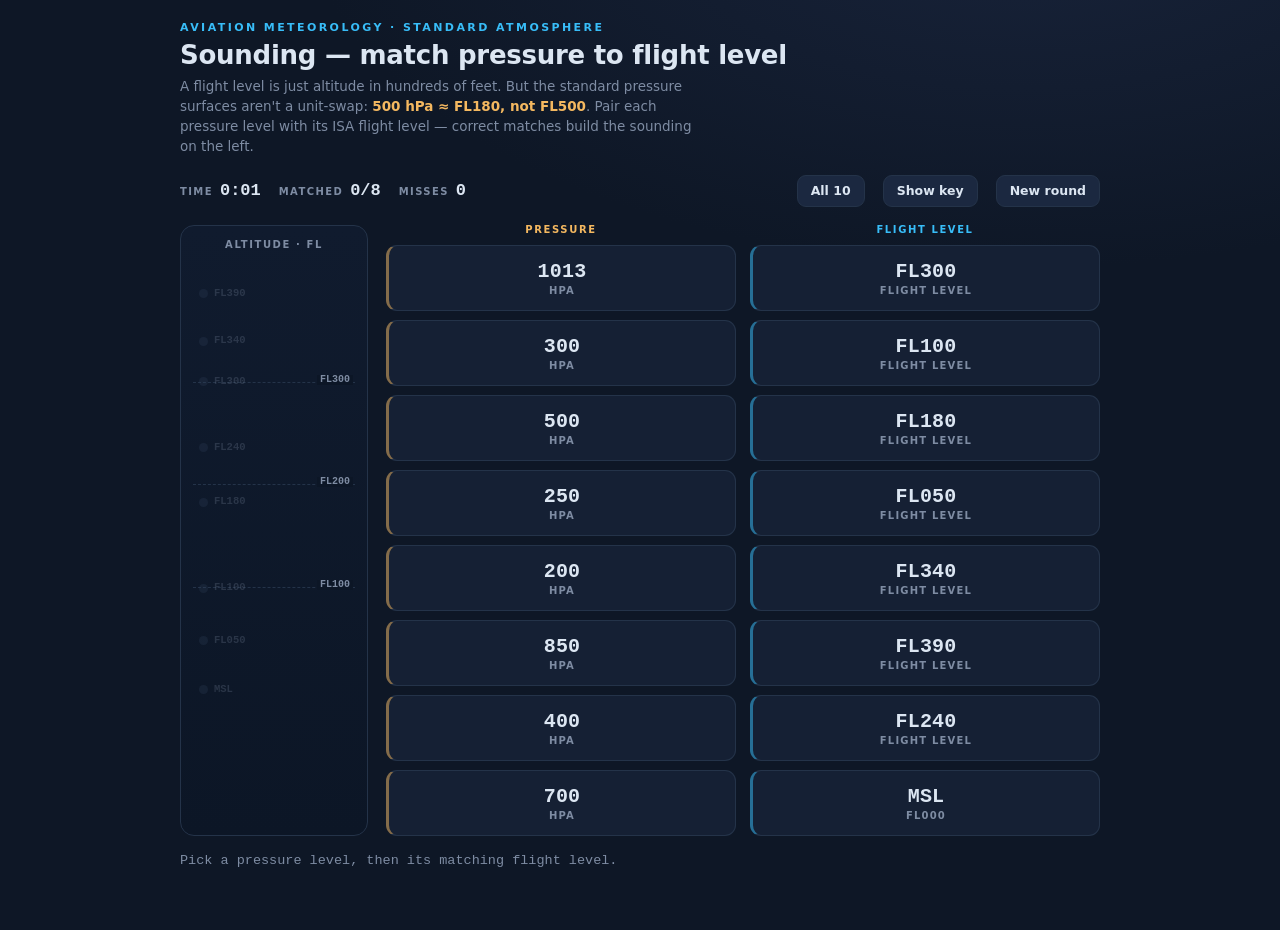
==== index.html @ 6ed96b17 "Create index.html" ====
<!DOCTYPE html>
<html lang="en">
<head>
<meta charset="UTF-8">
<meta name="viewport" content="width=device-width, initial-scale=1.0">
<title>Sounding — Pressure ↔ Flight Level</title>
<style>
  :root{
    --bg:#0E1726; --panel:#152034; --panel2:#1B2840;
    --ink:#DCE6F2; --muted:#7E8CA3; --grid:#243349;
    --cyan:#38BDF8; --amber:#F4B860; --green:#34D399; --red:#F87171;
    --mono:ui-monospace,"SF Mono","Cascadia Code",Menlo,Consolas,monospace;
    --sans:system-ui,-apple-system,"Segoe UI",Roboto,sans-serif;
  }
  *{box-sizing:border-box}
  html,body{margin:0}
  body{
    background:
      radial-gradient(1200px 600px at 80% -10%, #18233a 0%, transparent 60%),
      var(--bg);
    color:var(--ink); font-family:var(--sans);
    -webkit-font-smoothing:antialiased; padding:22px 16px 48px; min-height:100vh;
  }
  .wrap{max-width:920px;margin:0 auto}

  header{margin-bottom:18px}
  .eyebrow{font:600 11px/1 var(--sans);letter-spacing:.22em;text-transform:uppercase;color:var(--cyan);margin-bottom:8px}
  h1{font:650 26px/1.1 var(--sans);letter-spacing:-.01em;margin:0 0 6px}
  .tip{color:var(--muted);font-size:13.5px;line-height:1.5;max-width:62ch;margin:0}
  .tip b{color:var(--amber);font-weight:600}

  .bar{display:flex;flex-wrap:wrap;gap:8px 18px;align-items:center;margin:16px 0 18px}
  .stat{display:flex;align-items:baseline;gap:7px}
  .stat .k{font:600 10px/1 var(--sans);letter-spacing:.14em;text-transform:uppercase;color:var(--muted)}
  .stat .v{font:600 17px/1 var(--mono);color:var(--ink)}
  .spacer{flex:1 1 auto}
  button.ctl{
    font:600 12.5px/1 var(--sans);color:var(--ink);background:var(--panel2);
    border:1px solid var(--grid);border-radius:9px;padding:9px 13px;cursor:pointer;
    transition:border-color .15s, background .15s, transform .05s;
  }
  button.ctl:hover{border-color:var(--cyan)}
  button.ctl:active{transform:translateY(1px)}
  button.ctl.on{border-color:var(--amber);color:var(--amber)}
  button.ctl:focus-visible{outline:2px solid var(--cyan);outline-offset:2px}

  .game{display:flex;gap:18px;align-items:stretch}

  /* signature: the sounding profile */
  .profile{
    width:188px;flex:none;background:linear-gradient(180deg,#101b2e,#0c1626);
    border:1px solid var(--grid);border-radius:14px;padding:14px 12px;position:relative;
  }
  .profile .ttl{font:600 10px/1 var(--sans);letter-spacing:.16em;text-transform:uppercase;color:var(--muted);margin-bottom:10px;text-align:center}
  .axis{position:relative;height:430px}
  .gl{position:absolute;left:0;right:0;border-top:1px dashed var(--grid)}
  .gl span{position:absolute;right:2px;top:-8px;font:600 10px/1 var(--mono);color:var(--muted);background:#0c1626;padding:0 3px}
  .rung{position:absolute;left:6px;right:6px;display:flex;align-items:center;gap:6px;opacity:.25;transition:opacity .4s}
  .rung .dot{width:9px;height:9px;border-radius:50%;background:#33445f;flex:none;box-shadow:0 0 0 0 var(--green)}
  .rung .lbl{font:600 10.5px/1.1 var(--mono);color:var(--muted);white-space:nowrap}
  .rung.lit{opacity:1}
  .rung.lit .dot{background:var(--green);box-shadow:0 0 10px 1px rgba(52,211,153,.6)}
  .rung.lit .lbl{color:var(--ink)}

  /* matching board */
  .board{flex:1 1 auto;display:flex;gap:14px}
  .col{flex:1 1 0;min-width:0}
  .col h2{font:600 10px/1 var(--sans);letter-spacing:.16em;text-transform:uppercase;margin:0 0 10px;text-align:center}
  .col.p h2{color:var(--amber)}
  .col.f h2{color:var(--cyan)}
  .chips{display:flex;flex-direction:column;gap:9px}
  .chip{
    appearance:none;width:100%;text-align:center;cursor:pointer;
    border-radius:11px;padding:14px 8px;border:1.5px solid var(--grid);
    background:var(--panel);color:var(--ink);font-family:var(--mono);
    transition:border-color .12s, background .12s, transform .06s, opacity .25s;
  }
  .chip .num{display:block;font-size:20px;font-weight:600;letter-spacing:.01em}
  .chip .unit{display:block;font:600 10px/1 var(--sans);letter-spacing:.12em;text-transform:uppercase;color:var(--muted);margin-top:3px}
  .col.p .chip{border-left:3px solid rgba(244,184,96,.5)}
  .col.f .chip{border-left:3px solid rgba(56,189,248,.5)}
  .chip:hover:not(.lock){border-color:var(--ink)}
  .chip:active:not(.lock){transform:translateY(1px)}
  .chip:focus-visible{outline:2px solid var(--cyan);outline-offset:2px}
  .chip.sel{border-color:var(--cyan);background:#13314a;box-shadow:0 0 0 1px var(--cyan) inset}
  .chip.lock{
    border-color:rgba(52,211,153,.5);background:rgba(52,211,153,.10);
    color:var(--green);cursor:default;opacity:.85;
  }
  .chip.lock .unit{color:rgba(52,211,153,.7)}
  .chip.wrong{border-color:var(--red);background:rgba(248,113,113,.12);animation:shake .4s}
  @keyframes shake{10%,90%{transform:translateX(-2px)}30%,70%{transform:translateX(4px)}50%{transform:translateX(-4px)}}

  .feed{margin-top:16px;min-height:22px;font:500 13.5px/1.4 var(--mono);color:var(--muted)}
  .feed b{color:var(--green);font-weight:600}

  /* completion overlay */
  .done{position:fixed;inset:0;display:none;align-items:center;justify-content:center;background:rgba(8,13,22,.78);padding:20px;z-index:5}
  .done.show{display:flex}
  .card{background:var(--panel);border:1px solid var(--grid);border-radius:16px;padding:26px 28px;max-width:360px;text-align:center}
  .card h3{font:650 22px/1.1 var(--sans);margin:0 0 4px}
  .card p{color:var(--muted);font-size:13.5px;margin:0 0 16px}
  .card .res{display:flex;justify-content:center;gap:22px;margin:6px 0 18px}
  .card .res div{display:flex;flex-direction:column;gap:4px}
  .card .res .v{font:600 22px/1 var(--mono);color:var(--cyan)}
  .card .res .k{font:600 10px/1 var(--sans);letter-spacing:.14em;text-transform:uppercase;color:var(--muted)}
  .card button{font:600 14px/1 var(--sans);background:var(--cyan);color:#06121f;border:0;border-radius:10px;padding:12px 20px;cursor:pointer;width:100%}
  .card button:active{transform:translateY(1px)}

  /* reference key */
  .key{margin-top:18px;border:1px solid var(--grid);border-radius:12px;overflow:hidden;display:none}
  .key.show{display:block}
  .key table{width:100%;border-collapse:collapse;font-family:var(--mono);font-size:13px}
  .key th{font:600 10px/1 var(--sans);letter-spacing:.12em;text-transform:uppercase;color:var(--muted);text-align:left;padding:9px 12px;background:var(--panel)}
  .key td{padding:8px 12px;border-top:1px solid var(--grid);color:var(--ink)}
  .key td.a{color:var(--amber)}
  .key td.c{color:var(--cyan)}

  @media(max-width:640px){
    .game{flex-direction:column}
    .profile{width:100%}
    .axis{height:240px}
  }
</style>
</head>
<body>
<div class="wrap">
  <header>
    <div class="eyebrow">Aviation Meteorology · Standard Atmosphere</div>
    <h1>Sounding — match pressure to flight level</h1>
    <p class="tip">A flight level is just altitude in hundreds of feet. But the standard pressure surfaces aren't a unit-swap: <b>500&nbsp;hPa ≈ FL180, not FL500</b>. Pair each pressure level with its ISA flight level — correct matches build the sounding on the left.</p>
  </header>

  <div class="bar">
    <div class="stat"><span class="k">Time</span><span class="v" id="time">0:00</span></div>
    <div class="stat"><span class="k">Matched</span><span class="v" id="prog">0/8</span></div>
    <div class="stat"><span class="k">Misses</span><span class="v" id="miss">0</span></div>
    <div class="spacer"></div>
    <button class="ctl" id="diff">All 10</button>
    <button class="ctl" id="key">Show key</button>
    <button class="ctl" id="new">New round</button>
  </div>

  <div class="game">
    <aside class="profile">
      <div class="ttl">Altitude · FL</div>
      <div class="axis" id="axis"></div>
    </aside>

    <main class="board">
      <div class="col p"><h2>Pressure</h2><div class="chips" id="colP"></div></div>
      <div class="col f"><h2>Flight Level</h2><div class="chips" id="colF"></div></div>
    </main>
  </div>

  <div class="feed" id="feed">Pick a pressure level, then its matching flight level.</div>

  <div class="key" id="keyBox"></div>
</div>

<div class="done" id="done">
  <div class="card">
    <h3>Sounding complete</h3>
    <p>Every pressure surface placed at its standard-atmosphere altitude.</p>
    <div class="res">
      <div><span class="v" id="dTime">0:00</span><span class="k">Time</span></div>
      <div><span class="v" id="dAcc">100%</span><span class="k">Accuracy</span></div>
    </div>
    <button id="again">Play again</button>
  </div>
</div>

<script>
(function(){
  // Standard-atmosphere (ISA) pressure surfaces and their approx pressure altitudes.
  const ALL = [
    {id:'p1013', hpa:1013, fl:0,   ft:0,     msl:true},
    {id:'p850',  hpa:850,  fl:50,  ft:4781},
    {id:'p700',  hpa:700,  fl:100, ft:9882},
    {id:'p500',  hpa:500,  fl:180, ft:18289},
    {id:'p400',  hpa:400,  fl:240, ft:23574},
    {id:'p300',  hpa:300,  fl:300, ft:30065},
    {id:'p250',  hpa:250,  fl:340, ft:33999},
    {id:'p200',  hpa:200,  fl:390, ft:38662},
    {id:'p150',  hpa:150,  fl:450, ft:44647},
    {id:'p100',  hpa:100,  fl:530, ft:53083},
  ];

  let includeExtra = false;
  let pairs = [], selected = null, matched = new Set();
  let misses = 0, attempts = 0, startTime = 0, timer = null;

  const $ = id => document.getElementById(id);
  const flStr = fl => 'FL' + String(fl).padStart(3,'0');
  const shuffle = a => { for(let i=a.length-1;i>0;i--){const j=Math.random()*(i+1)|0;[a[i],a[j]]=[a[j],a[i]];} return a; };

  function axisMax(){ return includeExtra ? 55000 : 42000; }

  function newRound(){
    pairs = ALL.slice(0, includeExtra ? 10 : 8);
    selected = null; matched = new Set(); misses = 0; attempts = 0;
    $('done').classList.remove('show');
    buildProfile(); buildChips(); buildKey(); updateStats();
    $('feed').innerHTML = 'Pick a pressure level, then its matching flight level.';
    startTimer();
  }

  function startTimer(){
    clearInterval(timer); startTime = Date.now();
    timer = setInterval(()=>{ $('time').textContent = fmt(Date.now()-startTime); }, 250);
  }
  function fmt(ms){ const s=Math.floor(ms/1000); return Math.floor(s/60)+':'+String(s%60).padStart(2,'0'); }

  function buildProfile(){
    const axis = $('axis'); axis.innerHTML = '';
    const max = axisMax();
    // gridlines at every 10,000 ft, labelled as flight levels
    for(let ft=10000; ft<=max-3000; ft+=10000){
      const gl = document.createElement('div');
      gl.className='gl'; gl.style.bottom = (ft/max*100)+'%';
      gl.innerHTML = '<span>FL'+(ft/100)+'</span>';
      axis.appendChild(gl);
    }
    // one rung per pair, positioned at its true altitude — lights up when matched
    pairs.forEach(p=>{
      const r=document.createElement('div');
      r.className='rung'; r.id='rung-'+p.id;
      r.style.bottom = 'calc('+(p.ft/max*100)+'% - 5px)';
      r.innerHTML = '<span class="dot"></span><span class="lbl">'+(p.msl?'MSL':flStr(p.fl))+'</span>';
      axis.appendChild(r);
    });
  }

  function buildChips(){
    const colP=$('colP'), colF=$('colF'); colP.innerHTML=''; colF.innerHTML='';
    shuffle(pairs.slice()).forEach(p=>{
      const b=document.createElement('button');
      b.className='chip'; b.dataset.id=p.id; b.dataset.group='p';
      b.innerHTML='<span class="num">'+p.hpa+'</span><span class="unit">hPa</span>';
      b.addEventListener('click',()=>onChip('p',p.id,b));
      colP.appendChild(b);
    });
    shuffle(pairs.slice()).forEach(p=>{
      const b=document.createElement('button');
      b.className='chip'; b.dataset.id=p.id; b.dataset.group='f';
      b.innerHTML='<span class="num">'+(p.msl?'MSL':flStr(p.fl))+'</span><span class="unit">'+(p.msl?'FL000':'flight level')+'</span>';
      b.addEventListener('click',()=>onChip('f',p.id,b));
      colF.appendChild(b);
    });
  }

  function onChip(group,id,el){
    if(matched.has(id) || el.classList.contains('wrong')) return;
    if(!selected){ select(group,id,el); return; }
    if(selected.group===group){
      if(selected.id===id){ clearSel(); }       // tap again to deselect
      else { clearSel(); select(group,id,el); }  // switch within same column
      return;
    }
    // cross-column attempt
    attempts++;
    if(selected.id===id){ correct(id); }
    else { wrong(selected.el, el); }
  }

  function select(group,id,el){ selected={group,id,el}; el.classList.add('sel'); }
  function clearSel(){ if(selected){ selected.el.classList.remove('sel'); } selected=null; }

  function correct(id){
    matched.add(id);
    document.querySelectorAll('[data-id="'+id+'"]').forEach(c=>{
      c.classList.remove('sel'); c.classList.add('lock');
    });
    const rung=$('rung-'+id); if(rung) rung.classList.add('lit');
    const p=pairs.find(x=>x.id===id);
    $('feed').innerHTML = p.msl
      ? '<b>'+p.hpa+' hPa → MSL</b> · sea-level standard pressure (1013.25 hPa)'
      : '<b>'+p.hpa+' hPa → '+flStr(p.fl)+'</b> · ≈ '+p.ft.toLocaleString()+' ft (ISA)';
    selected=null; updateStats(); checkDone();
  }

  function wrong(a,b){
    a.classList.add('wrong'); b.classList.add('wrong');
    misses++; updateStats();
    $('feed').innerHTML='Not a pair — try again.';
    setTimeout(()=>{ a.classList.remove('wrong'); b.classList.remove('wrong'); clearSel(); },420);
  }

  function updateStats(){
    $('prog').textContent = matched.size+'/'+pairs.length;
    $('miss').textContent = misses;
  }

  function checkDone(){
    if(matched.size!==pairs.length) return;
    clearInterval(timer);
    const acc = attempts ? Math.round(matched.size/attempts*100) : 100;
    $('dTime').textContent = fmt(Date.now()-startTime);
    $('dAcc').textContent = acc+'%';
    setTimeout(()=>$('done').classList.add('show'), 450);
  }

  function buildKey(){
    const rows = pairs.map(p=>
      '<tr><td class="a">'+p.hpa+' hPa</td><td class="c">'+(p.msl?'MSL / FL000':flStr(p.fl))+
      '</td><td>'+(p.msl?'0 ft':'≈ '+p.ft.toLocaleString()+' ft')+'</td></tr>').join('');
    $('keyBox').innerHTML =
      '<table><thead><tr><th>Pressure</th><th>Flight level</th><th>Approx altitude (ISA)</th></tr></thead><tbody>'+rows+'</tbody></table>';
  }

  // controls
  $('new').addEventListener('click', newRound);
  $('again').addEventListener('click', newRound);
  $('diff').addEventListener('click', e=>{
    includeExtra=!includeExtra;
    e.target.classList.toggle('on',includeExtra);
    e.target.textContent = includeExtra ? 'Core 8' : 'All 10';
    newRound();
  });
  $('key').addEventListener('click', e=>{
    const box=$('keyBox'); const open=box.classList.toggle('show');
    e.target.classList.toggle('on',open);
    e.target.textContent = open ? 'Hide key' : 'Show key';
  });

  newRound();
})();
</script>
</body>
</html>
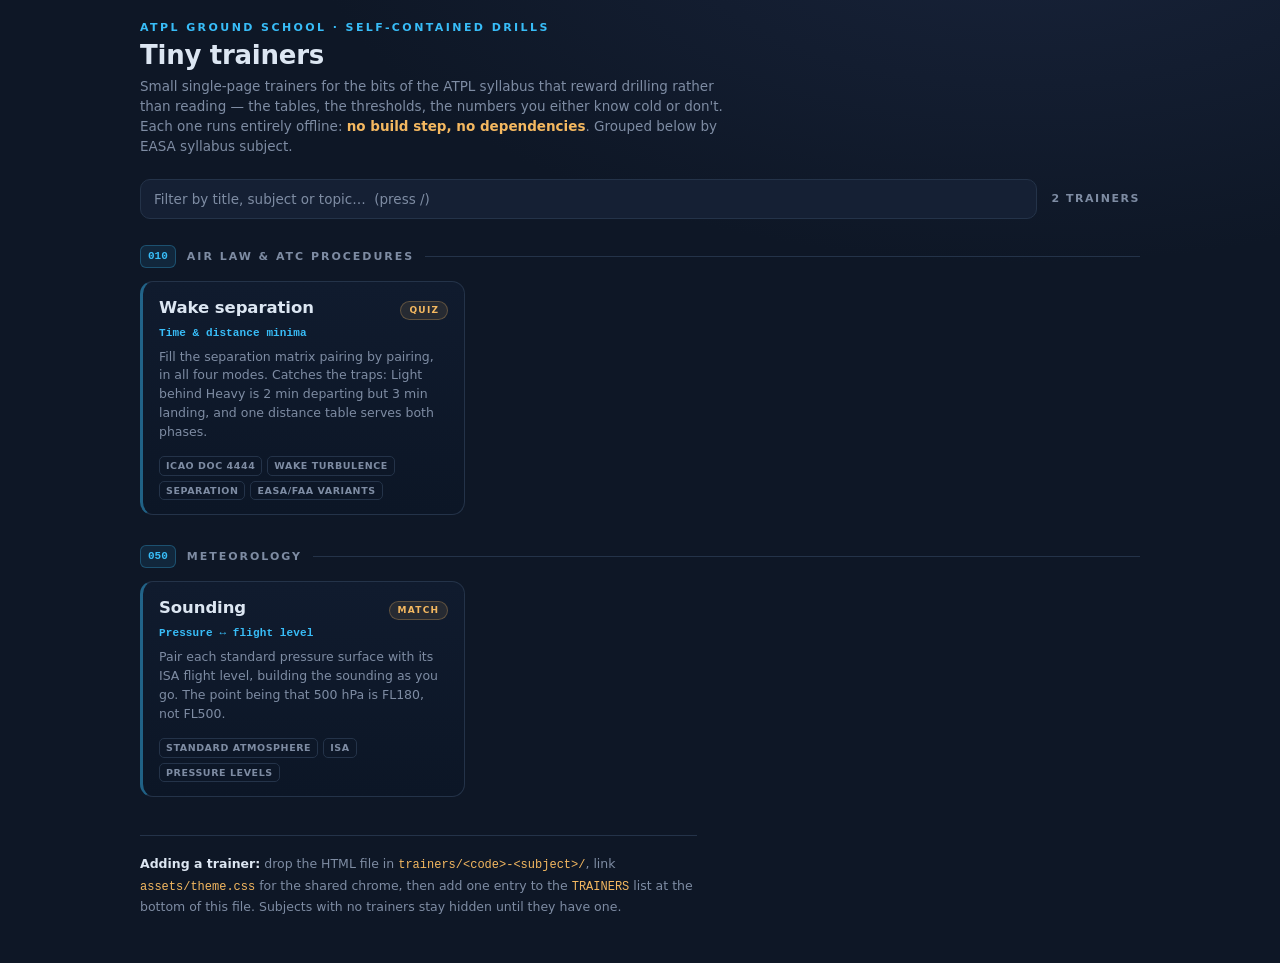
==== commit 7a60dba7: "Reorganise trainers by syllabus subject, add hub index The two trainers lived at the repo root as in" ====
--- a/index.html
+++ b/index.html
@@ -3,327 +3,178 @@
 <head>
 <meta charset="UTF-8">
 <meta name="viewport" content="width=device-width, initial-scale=1.0">
-<title>Sounding — Pressure ↔ Flight Level</title>
+<title>Tiny ATPL Trainers</title>
+<link rel="stylesheet" href="assets/theme.css">
 <style>
-  :root{
-    --bg:#0E1726; --panel:#152034; --panel2:#1B2840;
-    --ink:#DCE6F2; --muted:#7E8CA3; --grid:#243349;
-    --cyan:#38BDF8; --amber:#F4B860; --green:#34D399; --red:#F87171;
-    --mono:ui-monospace,"SF Mono","Cascadia Code",Menlo,Consolas,monospace;
-    --sans:system-ui,-apple-system,"Segoe UI",Roboto,sans-serif;
+  .wrap{max-width:1000px}
+  header{margin-bottom:22px}
+
+  .find{display:flex;flex-wrap:wrap;gap:10px 14px;align-items:center;margin:20px 0 26px}
+  .find input{
+    flex:1 1 260px;min-width:0;background:var(--panel);color:var(--ink);
+    border:1px solid var(--grid);border-radius:10px;padding:11px 13px;
+    font:500 13.5px/1 var(--sans);
   }
-  *{box-sizing:border-box}
-  html,body{margin:0}
-  body{
-    background:
-      radial-gradient(1200px 600px at 80% -10%, #18233a 0%, transparent 60%),
-      var(--bg);
-    color:var(--ink); font-family:var(--sans);
-    -webkit-font-smoothing:antialiased; padding:22px 16px 48px; min-height:100vh;
+  .find input::placeholder{color:var(--muted)}
+  .find input:hover{border-color:var(--cyan)}
+  .find .count{font:600 11px/1 var(--sans);letter-spacing:.14em;text-transform:uppercase;color:var(--muted);white-space:nowrap}
+
+  .subject{margin-bottom:30px}
+  .shead{display:flex;align-items:center;gap:11px;margin-bottom:13px}
+  .scode{
+    font:600 11px/1 var(--mono);color:var(--cyan);background:rgba(56,189,248,.10);
+    border:1px solid rgba(56,189,248,.28);border-radius:6px;padding:5px 7px;flex:none;
   }
-  .wrap{max-width:920px;margin:0 auto}
+  .sname{font:600 11px/1 var(--sans);letter-spacing:.18em;text-transform:uppercase;color:var(--muted)}
+  .srule{flex:1 1 auto;border-top:1px solid var(--grid)}
 
-  header{margin-bottom:18px}
-  .eyebrow{font:600 11px/1 var(--sans);letter-spacing:.22em;text-transform:uppercase;color:var(--cyan);margin-bottom:8px}
-  h1{font:650 26px/1.1 var(--sans);letter-spacing:-.01em;margin:0 0 6px}
-  .tip{color:var(--muted);font-size:13.5px;line-height:1.5;max-width:62ch;margin:0}
-  .tip b{color:var(--amber);font-weight:600}
+  .cards{display:grid;grid-template-columns:repeat(auto-fill,minmax(280px,1fr));gap:12px}
+  a.card{
+    display:flex;flex-direction:column;gap:8px;text-decoration:none;color:inherit;
+    background:linear-gradient(180deg,#101b2e,#0c1626);
+    border:1px solid var(--grid);border-left:3px solid rgba(56,189,248,.45);
+    border-radius:13px;padding:16px 16px 14px;
+    transition:border-color .14s,transform .06s,background .14s;
+  }
+  a.card:hover{border-color:var(--cyan);border-left-color:var(--cyan);background:var(--panel)}
+  a.card:active{transform:translateY(1px)}
+  .card .top{display:flex;align-items:baseline;justify-content:space-between;gap:10px}
+  .card .ttl{font:650 16.5px/1.2 var(--sans);letter-spacing:-.005em}
+  .card .mode{
+    font:600 9px/1 var(--sans);letter-spacing:.14em;text-transform:uppercase;color:var(--amber);
+    background:rgba(244,184,96,.10);border:1px solid rgba(244,184,96,.28);
+    border-radius:999px;padding:4px 8px;flex:none;
+  }
+  .card .sub{font:600 11px/1 var(--mono);color:var(--cyan);letter-spacing:.01em}
+  .card .blurb{font:400 12.5px/1.5 var(--sans);color:var(--muted);margin:1px 0 3px}
+  .card .tags{display:flex;flex-wrap:wrap;gap:5px;margin-top:auto;padding-top:4px}
+  .card .tag{font:600 9.5px/1 var(--sans);letter-spacing:.06em;text-transform:uppercase;
+    color:var(--muted);border:1px solid var(--grid);border-radius:5px;padding:4px 6px}
 
-  .bar{display:flex;flex-wrap:wrap;gap:8px 18px;align-items:center;margin:16px 0 18px}
-  .stat{display:flex;align-items:baseline;gap:7px}
-  .stat .k{font:600 10px/1 var(--sans);letter-spacing:.14em;text-transform:uppercase;color:var(--muted)}
-  .stat .v{font:600 17px/1 var(--mono);color:var(--ink)}
-  .spacer{flex:1 1 auto}
-  button.ctl{
-    font:600 12.5px/1 var(--sans);color:var(--ink);background:var(--panel2);
-    border:1px solid var(--grid);border-radius:9px;padding:9px 13px;cursor:pointer;
-    transition:border-color .15s, background .15s, transform .05s;
-  }
-  button.ctl:hover{border-color:var(--cyan)}
-  button.ctl:active{transform:translateY(1px)}
-  button.ctl.on{border-color:var(--amber);color:var(--amber)}
-  button.ctl:focus-visible{outline:2px solid var(--cyan);outline-offset:2px}
+  .empty{color:var(--muted);font:500 13.5px/1.5 var(--sans);padding:26px 2px;display:none}
+  .empty.show{display:block}
+  .empty code{font-family:var(--mono);color:var(--amber)}
 
-  .game{display:flex;gap:18px;align-items:stretch}
-
-  /* signature: the sounding profile */
-  .profile{
-    width:188px;flex:none;background:linear-gradient(180deg,#101b2e,#0c1626);
-    border:1px solid var(--grid);border-radius:14px;padding:14px 12px;position:relative;
-  }
-  .profile .ttl{font:600 10px/1 var(--sans);letter-spacing:.16em;text-transform:uppercase;color:var(--muted);margin-bottom:10px;text-align:center}
-  .axis{position:relative;height:430px}
-  .gl{position:absolute;left:0;right:0;border-top:1px dashed var(--grid)}
-  .gl span{position:absolute;right:2px;top:-8px;font:600 10px/1 var(--mono);color:var(--muted);background:#0c1626;padding:0 3px}
-  .rung{position:absolute;left:6px;right:6px;display:flex;align-items:center;gap:6px;opacity:.25;transition:opacity .4s}
-  .rung .dot{width:9px;height:9px;border-radius:50%;background:#33445f;flex:none;box-shadow:0 0 0 0 var(--green)}
-  .rung .lbl{font:600 10.5px/1.1 var(--mono);color:var(--muted);white-space:nowrap}
-  .rung.lit{opacity:1}
-  .rung.lit .dot{background:var(--green);box-shadow:0 0 10px 1px rgba(52,211,153,.6)}
-  .rung.lit .lbl{color:var(--ink)}
-
-  /* matching board */
-  .board{flex:1 1 auto;display:flex;gap:14px}
-  .col{flex:1 1 0;min-width:0}
-  .col h2{font:600 10px/1 var(--sans);letter-spacing:.16em;text-transform:uppercase;margin:0 0 10px;text-align:center}
-  .col.p h2{color:var(--amber)}
-  .col.f h2{color:var(--cyan)}
-  .chips{display:flex;flex-direction:column;gap:9px}
-  .chip{
-    appearance:none;width:100%;text-align:center;cursor:pointer;
-    border-radius:11px;padding:14px 8px;border:1.5px solid var(--grid);
-    background:var(--panel);color:var(--ink);font-family:var(--mono);
-    transition:border-color .12s, background .12s, transform .06s, opacity .25s;
-  }
-  .chip .num{display:block;font-size:20px;font-weight:600;letter-spacing:.01em}
-  .chip .unit{display:block;font:600 10px/1 var(--sans);letter-spacing:.12em;text-transform:uppercase;color:var(--muted);margin-top:3px}
-  .col.p .chip{border-left:3px solid rgba(244,184,96,.5)}
-  .col.f .chip{border-left:3px solid rgba(56,189,248,.5)}
-  .chip:hover:not(.lock){border-color:var(--ink)}
-  .chip:active:not(.lock){transform:translateY(1px)}
-  .chip:focus-visible{outline:2px solid var(--cyan);outline-offset:2px}
-  .chip.sel{border-color:var(--cyan);background:#13314a;box-shadow:0 0 0 1px var(--cyan) inset}
-  .chip.lock{
-    border-color:rgba(52,211,153,.5);background:rgba(52,211,153,.10);
-    color:var(--green);cursor:default;opacity:.85;
-  }
-  .chip.lock .unit{color:rgba(52,211,153,.7)}
-  .chip.wrong{border-color:var(--red);background:rgba(248,113,113,.12);animation:shake .4s}
-  @keyframes shake{10%,90%{transform:translateX(-2px)}30%,70%{transform:translateX(4px)}50%{transform:translateX(-4px)}}
-
-  .feed{margin-top:16px;min-height:22px;font:500 13.5px/1.4 var(--mono);color:var(--muted)}
-  .feed b{color:var(--green);font-weight:600}
-
-  /* completion overlay */
-  .done{position:fixed;inset:0;display:none;align-items:center;justify-content:center;background:rgba(8,13,22,.78);padding:20px;z-index:5}
-  .done.show{display:flex}
-  .card{background:var(--panel);border:1px solid var(--grid);border-radius:16px;padding:26px 28px;max-width:360px;text-align:center}
-  .card h3{font:650 22px/1.1 var(--sans);margin:0 0 4px}
-  .card p{color:var(--muted);font-size:13.5px;margin:0 0 16px}
-  .card .res{display:flex;justify-content:center;gap:22px;margin:6px 0 18px}
-  .card .res div{display:flex;flex-direction:column;gap:4px}
-  .card .res .v{font:600 22px/1 var(--mono);color:var(--cyan)}
-  .card .res .k{font:600 10px/1 var(--sans);letter-spacing:.14em;text-transform:uppercase;color:var(--muted)}
-  .card button{font:600 14px/1 var(--sans);background:var(--cyan);color:#06121f;border:0;border-radius:10px;padding:12px 20px;cursor:pointer;width:100%}
-  .card button:active{transform:translateY(1px)}
-
-  /* reference key */
-  .key{margin-top:18px;border:1px solid var(--grid);border-radius:12px;overflow:hidden;display:none}
-  .key.show{display:block}
-  .key table{width:100%;border-collapse:collapse;font-family:var(--mono);font-size:13px}
-  .key th{font:600 10px/1 var(--sans);letter-spacing:.12em;text-transform:uppercase;color:var(--muted);text-align:left;padding:9px 12px;background:var(--panel)}
-  .key td{padding:8px 12px;border-top:1px solid var(--grid);color:var(--ink)}
-  .key td.a{color:var(--amber)}
-  .key td.c{color:var(--cyan)}
-
-  @media(max-width:640px){
-    .game{flex-direction:column}
-    .profile{width:100%}
-    .axis{height:240px}
-  }
+  footer{margin-top:38px;padding-top:18px;border-top:1px solid var(--grid);
+    color:var(--muted);font:400 12.5px/1.6 var(--sans);max-width:70ch}
+  footer b{color:var(--ink);font-weight:600}
+  footer code{font-family:var(--mono);color:var(--amber);font-size:12px}
 </style>
 </head>
 <body>
 <div class="wrap">
   <header>
-    <div class="eyebrow">Aviation Meteorology · Standard Atmosphere</div>
-    <h1>Sounding — match pressure to flight level</h1>
-    <p class="tip">A flight level is just altitude in hundreds of feet. But the standard pressure surfaces aren't a unit-swap: <b>500&nbsp;hPa ≈ FL180, not FL500</b>. Pair each pressure level with its ISA flight level — correct matches build the sounding on the left.</p>
+    <div class="eyebrow">ATPL Ground School · Self-contained drills</div>
+    <h1>Tiny trainers</h1>
+    <p class="tip">Small single-page trainers for the bits of the ATPL syllabus that reward drilling rather than reading — the tables, the thresholds, the numbers you either know cold or don't. Each one runs entirely offline: <b>no build step, no dependencies</b>. Grouped below by EASA syllabus subject.</p>
   </header>
 
-  <div class="bar">
-    <div class="stat"><span class="k">Time</span><span class="v" id="time">0:00</span></div>
-    <div class="stat"><span class="k">Matched</span><span class="v" id="prog">0/8</span></div>
-    <div class="stat"><span class="k">Misses</span><span class="v" id="miss">0</span></div>
-    <div class="spacer"></div>
-    <button class="ctl" id="diff">All 10</button>
-    <button class="ctl" id="key">Show key</button>
-    <button class="ctl" id="new">New round</button>
+  <div class="find">
+    <input id="q" type="search" placeholder="Filter by title, subject or topic…  (press /)" autocomplete="off" spellcheck="false">
+    <span class="count" id="count"></span>
   </div>
 
-  <div class="game">
-    <aside class="profile">
-      <div class="ttl">Altitude · FL</div>
-      <div class="axis" id="axis"></div>
-    </aside>
+  <div id="list"></div>
 
-    <main class="board">
-      <div class="col p"><h2>Pressure</h2><div class="chips" id="colP"></div></div>
-      <div class="col f"><h2>Flight Level</h2><div class="chips" id="colF"></div></div>
-    </main>
-  </div>
+  <p class="empty" id="empty">No trainer matches that. Clear the filter to see all of them.</p>
 
-  <div class="feed" id="feed">Pick a pressure level, then its matching flight level.</div>
-
-  <div class="key" id="keyBox"></div>
-</div>
-
-<div class="done" id="done">
-  <div class="card">
-    <h3>Sounding complete</h3>
-    <p>Every pressure surface placed at its standard-atmosphere altitude.</p>
-    <div class="res">
-      <div><span class="v" id="dTime">0:00</span><span class="k">Time</span></div>
-      <div><span class="v" id="dAcc">100%</span><span class="k">Accuracy</span></div>
-    </div>
-    <button id="again">Play again</button>
-  </div>
+  <footer>
+    <b>Adding a trainer:</b> drop the HTML file in <code>trainers/&lt;code&gt;-&lt;subject&gt;/</code>,
+    link <code>assets/theme.css</code> for the shared chrome, then add one entry to the
+    <code>TRAINERS</code> list at the bottom of this file. Subjects with no trainers stay hidden
+    until they have one.
+  </footer>
 </div>
 
 <script>
 (function(){
-  // Standard-atmosphere (ISA) pressure surfaces and their approx pressure altitudes.
-  const ALL = [
-    {id:'p1013', hpa:1013, fl:0,   ft:0,     msl:true},
-    {id:'p850',  hpa:850,  fl:50,  ft:4781},
-    {id:'p700',  hpa:700,  fl:100, ft:9882},
-    {id:'p500',  hpa:500,  fl:180, ft:18289},
-    {id:'p400',  hpa:400,  fl:240, ft:23574},
-    {id:'p300',  hpa:300,  fl:300, ft:30065},
-    {id:'p250',  hpa:250,  fl:340, ft:33999},
-    {id:'p200',  hpa:200,  fl:390, ft:38662},
-    {id:'p150',  hpa:150,  fl:450, ft:44647},
-    {id:'p100',  hpa:100,  fl:530, ft:53083},
+  // EASA ATPL(A) syllabus subjects. Sections render in this order; a subject with
+  // no trainers is skipped entirely, so the full list can sit here from the start.
+  const SUBJECTS = [
+    {code:'010', name:'Air Law & ATC Procedures'},
+    {code:'021', name:'Airframes, Systems & Powerplant'},
+    {code:'022', name:'Instrumentation'},
+    {code:'031', name:'Mass & Balance'},
+    {code:'032', name:'Performance'},
+    {code:'033', name:'Flight Planning & Monitoring'},
+    {code:'040', name:'Human Performance & Limitations'},
+    {code:'050', name:'Meteorology'},
+    {code:'061', name:'General Navigation'},
+    {code:'062', name:'Radio Navigation'},
+    {code:'070', name:'Operational Procedures'},
+    {code:'081', name:'Principles of Flight'},
+    {code:'090', name:'Communications'},
   ];
 
-  let includeExtra = false;
-  let pairs = [], selected = null, matched = new Set();
-  let misses = 0, attempts = 0, startTime = 0, timer = null;
+  // One entry per trainer. `mode` is how you interact with it (Match / Quiz / …).
+  const TRAINERS = [
+    {
+      subject:'010',
+      title:'Wake separation',
+      sub:'Time & distance minima',
+      href:'trainers/010-air-law/wake-separation.html',
+      blurb:'Fill the separation matrix pairing by pairing, in all four modes. Catches the traps: Light behind Heavy is 2 min departing but 3 min landing, and one distance table serves both phases.',
+      mode:'Quiz',
+      tags:['ICAO Doc 4444','Wake turbulence','Separation','EASA/FAA variants'],
+    },
+    {
+      subject:'050',
+      title:'Sounding',
+      sub:'Pressure ↔ flight level',
+      href:'trainers/050-meteorology/pressure-flight-level.html',
+      blurb:'Pair each standard pressure surface with its ISA flight level, building the sounding as you go. The point being that 500 hPa is FL180, not FL500.',
+      mode:'Match',
+      tags:['Standard atmosphere','ISA','Pressure levels'],
+    },
+  ];
 
   const $ = id => document.getElementById(id);
-  const flStr = fl => 'FL' + String(fl).padStart(3,'0');
-  const shuffle = a => { for(let i=a.length-1;i>0;i--){const j=Math.random()*(i+1)|0;[a[i],a[j]]=[a[j],a[i]];} return a; };
+  const esc = s => String(s).replace(/[&<>"]/g, c => ({'&':'&amp;','<':'&lt;','>':'&gt;','"':'&quot;'}[c]));
 
-  function axisMax(){ return includeExtra ? 55000 : 42000; }
-
-  function newRound(){
-    pairs = ALL.slice(0, includeExtra ? 10 : 8);
-    selected = null; matched = new Set(); misses = 0; attempts = 0;
-    $('done').classList.remove('show');
-    buildProfile(); buildChips(); buildKey(); updateStats();
-    $('feed').innerHTML = 'Pick a pressure level, then its matching flight level.';
-    startTimer();
+  function cardHTML(t){
+    return '<a class="card" href="'+esc(t.href)+'">'+
+      '<div class="top"><span class="ttl">'+esc(t.title)+'</span><span class="mode">'+esc(t.mode)+'</span></div>'+
+      '<div class="sub">'+esc(t.sub)+'</div>'+
+      '<p class="blurb">'+esc(t.blurb)+'</p>'+
+      '<div class="tags">'+t.tags.map(x=>'<span class="tag">'+esc(x)+'</span>').join('')+'</div>'+
+    '</a>';
   }
 
-  function startTimer(){
-    clearInterval(timer); startTime = Date.now();
-    timer = setInterval(()=>{ $('time').textContent = fmt(Date.now()-startTime); }, 250);
-  }
-  function fmt(ms){ const s=Math.floor(ms/1000); return Math.floor(s/60)+':'+String(s%60).padStart(2,'0'); }
+  function render(filter){
+    const f = (filter||'').trim().toLowerCase();
+    let html = '', shown = 0;
 
-  function buildProfile(){
-    const axis = $('axis'); axis.innerHTML = '';
-    const max = axisMax();
-    // gridlines at every 10,000 ft, labelled as flight levels
-    for(let ft=10000; ft<=max-3000; ft+=10000){
-      const gl = document.createElement('div');
-      gl.className='gl'; gl.style.bottom = (ft/max*100)+'%';
-      gl.innerHTML = '<span>FL'+(ft/100)+'</span>';
-      axis.appendChild(gl);
-    }
-    // one rung per pair, positioned at its true altitude — lights up when matched
-    pairs.forEach(p=>{
-      const r=document.createElement('div');
-      r.className='rung'; r.id='rung-'+p.id;
-      r.style.bottom = 'calc('+(p.ft/max*100)+'% - 5px)';
-      r.innerHTML = '<span class="dot"></span><span class="lbl">'+(p.msl?'MSL':flStr(p.fl))+'</span>';
-      axis.appendChild(r);
+    SUBJECTS.forEach(s=>{
+      const hits = TRAINERS.filter(t=>{
+        if(t.subject !== s.code) return false;
+        if(!f) return true;
+        const hay = [t.title, t.sub, t.blurb, s.code, s.name, t.mode].concat(t.tags).join(' ').toLowerCase();
+        return hay.includes(f);
+      });
+      if(!hits.length) return;
+      shown += hits.length;
+      html += '<section class="subject">'+
+        '<div class="shead"><span class="scode">'+esc(s.code)+'</span>'+
+        '<span class="sname">'+esc(s.name)+'</span><span class="srule"></span></div>'+
+        '<div class="cards">'+hits.map(cardHTML).join('')+'</div></section>';
     });
+
+    $('list').innerHTML = html;
+    $('empty').classList.toggle('show', shown === 0);
+    $('count').textContent = f
+      ? shown + ' of ' + TRAINERS.length + ' shown'
+      : TRAINERS.length + ' trainer' + (TRAINERS.length===1?'':'s');
   }
 
-  function buildChips(){
-    const colP=$('colP'), colF=$('colF'); colP.innerHTML=''; colF.innerHTML='';
-    shuffle(pairs.slice()).forEach(p=>{
-      const b=document.createElement('button');
-      b.className='chip'; b.dataset.id=p.id; b.dataset.group='p';
-      b.innerHTML='<span class="num">'+p.hpa+'</span><span class="unit">hPa</span>';
-      b.addEventListener('click',()=>onChip('p',p.id,b));
-      colP.appendChild(b);
-    });
-    shuffle(pairs.slice()).forEach(p=>{
-      const b=document.createElement('button');
-      b.className='chip'; b.dataset.id=p.id; b.dataset.group='f';
-      b.innerHTML='<span class="num">'+(p.msl?'MSL':flStr(p.fl))+'</span><span class="unit">'+(p.msl?'FL000':'flight level')+'</span>';
-      b.addEventListener('click',()=>onChip('f',p.id,b));
-      colF.appendChild(b);
-    });
-  }
+  $('q').addEventListener('input', e => render(e.target.value));
 
-  function onChip(group,id,el){
-    if(matched.has(id) || el.classList.contains('wrong')) return;
-    if(!selected){ select(group,id,el); return; }
-    if(selected.group===group){
-      if(selected.id===id){ clearSel(); }       // tap again to deselect
-      else { clearSel(); select(group,id,el); }  // switch within same column
-      return;
-    }
-    // cross-column attempt
-    attempts++;
-    if(selected.id===id){ correct(id); }
-    else { wrong(selected.el, el); }
-  }
-
-  function select(group,id,el){ selected={group,id,el}; el.classList.add('sel'); }
-  function clearSel(){ if(selected){ selected.el.classList.remove('sel'); } selected=null; }
-
-  function correct(id){
-    matched.add(id);
-    document.querySelectorAll('[data-id="'+id+'"]').forEach(c=>{
-      c.classList.remove('sel'); c.classList.add('lock');
-    });
-    const rung=$('rung-'+id); if(rung) rung.classList.add('lit');
-    const p=pairs.find(x=>x.id===id);
-    $('feed').innerHTML = p.msl
-      ? '<b>'+p.hpa+' hPa → MSL</b> · sea-level standard pressure (1013.25 hPa)'
-      : '<b>'+p.hpa+' hPa → '+flStr(p.fl)+'</b> · ≈ '+p.ft.toLocaleString()+' ft (ISA)';
-    selected=null; updateStats(); checkDone();
-  }
-
-  function wrong(a,b){
-    a.classList.add('wrong'); b.classList.add('wrong');
-    misses++; updateStats();
-    $('feed').innerHTML='Not a pair — try again.';
-    setTimeout(()=>{ a.classList.remove('wrong'); b.classList.remove('wrong'); clearSel(); },420);
-  }
-
-  function updateStats(){
-    $('prog').textContent = matched.size+'/'+pairs.length;
-    $('miss').textContent = misses;
-  }
-
-  function checkDone(){
-    if(matched.size!==pairs.length) return;
-    clearInterval(timer);
-    const acc = attempts ? Math.round(matched.size/attempts*100) : 100;
-    $('dTime').textContent = fmt(Date.now()-startTime);
-    $('dAcc').textContent = acc+'%';
-    setTimeout(()=>$('done').classList.add('show'), 450);
-  }
-
-  function buildKey(){
-    const rows = pairs.map(p=>
-      '<tr><td class="a">'+p.hpa+' hPa</td><td class="c">'+(p.msl?'MSL / FL000':flStr(p.fl))+
-      '</td><td>'+(p.msl?'0 ft':'≈ '+p.ft.toLocaleString()+' ft')+'</td></tr>').join('');
-    $('keyBox').innerHTML =
-      '<table><thead><tr><th>Pressure</th><th>Flight level</th><th>Approx altitude (ISA)</th></tr></thead><tbody>'+rows+'</tbody></table>';
-  }
-
-  // controls
-  $('new').addEventListener('click', newRound);
-  $('again').addEventListener('click', newRound);
-  $('diff').addEventListener('click', e=>{
-    includeExtra=!includeExtra;
-    e.target.classList.toggle('on',includeExtra);
-    e.target.textContent = includeExtra ? 'Core 8' : 'All 10';
-    newRound();
-  });
-  $('key').addEventListener('click', e=>{
-    const box=$('keyBox'); const open=box.classList.toggle('show');
-    e.target.classList.toggle('on',open);
-    e.target.textContent = open ? 'Hide key' : 'Show key';
+  // "/" jumps to the filter, Escape clears it — cheap, but it adds up at 20 trainers.
+  document.addEventListener('keydown', e=>{
+    if(e.key==='/' && document.activeElement !== $('q')){ e.preventDefault(); $('q').focus(); }
+    if(e.key==='Escape' && document.activeElement === $('q')){ $('q').value=''; render(''); $('q').blur(); }
   });
 
-  newRound();
+  render('');
 })();
 </script>
 </body>
--- a/assets/theme.css
+++ b/assets/theme.css
@@ -0,0 +1,96 @@
+/* ============================================================
+   Shared theme for the tiny ATPL trainers.
+   Trainer-specific layout stays inline in each trainer file;
+   everything here is the common chrome every trainer wears.
+   ============================================================ */
+
+:root{
+  --bg:#0E1726; --panel:#152034; --panel2:#1B2840;
+  --ink:#DCE6F2; --muted:#7E8CA3; --grid:#243349;
+  --cyan:#38BDF8; --amber:#F4B860; --green:#34D399; --red:#F87171; --violet:#C4A6F5;
+  --mono:ui-monospace,"SF Mono","Cascadia Code",Menlo,Consolas,monospace;
+  --sans:system-ui,-apple-system,"Segoe UI",Roboto,sans-serif;
+}
+*{box-sizing:border-box}
+html,body{margin:0}
+body{
+  background:radial-gradient(1200px 600px at 80% -10%, #18233a 0%, transparent 60%),var(--bg);
+  color:var(--ink);font-family:var(--sans);-webkit-font-smoothing:antialiased;
+  padding:22px 16px 48px;min-height:100vh;
+}
+.wrap{max-width:940px;margin:0 auto}
+
+/* --- header ------------------------------------------------ */
+header{margin-bottom:16px}
+.crumb{display:inline-flex;align-items:center;gap:7px;font:600 11px/1 var(--sans);
+  letter-spacing:.08em;text-transform:uppercase;color:var(--muted);text-decoration:none;margin-bottom:14px}
+.crumb:hover{color:var(--cyan)}
+.crumb::before{content:"←";font-family:var(--mono)}
+.eyebrow{font:600 11px/1 var(--sans);letter-spacing:.22em;text-transform:uppercase;color:var(--cyan);margin-bottom:8px}
+h1{font:650 26px/1.1 var(--sans);letter-spacing:-.01em;margin:0 0 6px}
+.tip{color:var(--muted);font-size:13.5px;line-height:1.5;max-width:68ch;margin:0}
+.tip b{color:var(--amber);font-weight:600}
+
+/* --- mode pills -------------------------------------------- */
+.modes{display:flex;flex-wrap:wrap;gap:6px;margin:16px 0 10px}
+.mpill{font:600 12px/1 var(--sans);color:var(--muted);background:var(--panel2);
+  border:1px solid var(--grid);border-radius:999px;padding:9px 14px;cursor:pointer}
+.mpill.on{border-color:var(--amber);color:var(--amber);background:#221c10}
+
+/* --- status bar + controls --------------------------------- */
+.bar{display:flex;flex-wrap:wrap;gap:8px 18px;align-items:center;margin:6px 0 18px}
+.stat{display:flex;align-items:baseline;gap:7px}
+.stat .k{font:600 10px/1 var(--sans);letter-spacing:.14em;text-transform:uppercase;color:var(--muted)}
+.stat .v{font:600 17px/1 var(--mono);color:var(--ink)}
+.spacer{flex:1 1 auto}
+button.ctl{font:600 12.5px/1 var(--sans);color:var(--ink);background:var(--panel2);
+  border:1px solid var(--grid);border-radius:9px;padding:9px 13px;cursor:pointer;
+  transition:border-color .15s,background .15s,transform .05s}
+button.ctl:hover{border-color:var(--cyan)}
+button.ctl:active{transform:translateY(1px)}
+button.ctl.on{border-color:var(--amber);color:var(--amber)}
+button:focus-visible,a:focus-visible,input:focus-visible{outline:2px solid var(--cyan);outline-offset:2px}
+
+/* --- multiple-choice answers ------------------------------- */
+.opts{display:grid;gap:10px;margin-top:16px}
+.opt{appearance:none;cursor:pointer;border:1.5px solid var(--grid);background:var(--panel);
+  color:var(--ink);border-radius:11px;padding:15px 8px;font:600 15px/1 var(--mono);
+  transition:border-color .12s,background .12s,transform .06s}
+.opt:hover:not(:disabled){border-color:var(--ink)}
+.opt:active:not(:disabled){transform:translateY(1px)}
+.opt.right{border-color:var(--green);background:rgba(52,211,153,.14);color:var(--green)}
+.opt.wrong{border-color:var(--red);background:rgba(248,113,113,.14);color:var(--red)}
+.opt:disabled{cursor:default}
+
+/* --- feedback line ----------------------------------------- */
+.feed{margin-top:15px;min-height:40px;font:500 13px/1.5 var(--mono);color:var(--muted)}
+.feed b{color:var(--green);font-weight:600}
+.feed .x{color:var(--amber);font-weight:600}
+
+/* --- reference key ----------------------------------------- */
+.key{margin-top:18px;border:1px solid var(--grid);border-radius:12px;overflow:hidden;display:none}
+.key.show{display:block}
+.key .sec{padding:12px 14px;border-top:1px solid var(--grid)}
+.key .sec:first-child{border-top:0}
+.key h3{font:600 10px/1 var(--sans);letter-spacing:.14em;text-transform:uppercase;color:var(--cyan);margin:0 0 8px}
+.key table{width:100%;border-collapse:collapse;font-family:var(--mono);font-size:12.5px}
+.key td,.key th{padding:6px 8px;text-align:left;border-top:1px solid var(--grid)}
+.key th{font:600 9.5px/1 var(--sans);letter-spacing:.1em;text-transform:uppercase;color:var(--muted);border:0}
+.key td.a{color:var(--amber)} .key td.c{color:var(--cyan)} .key td.g{color:var(--green)}
+.key p{font:500 12px/1.5 var(--sans);color:var(--muted);margin:8px 0 0}
+
+/* --- completion overlay ------------------------------------ */
+.done{position:fixed;inset:0;display:none;align-items:center;justify-content:center;
+  background:rgba(8,13,22,.78);padding:20px;z-index:5}
+.done.show{display:flex}
+.dcard{background:var(--panel);border:1px solid var(--grid);border-radius:16px;
+  padding:26px 28px;max-width:360px;text-align:center}
+.dcard h3{font:650 22px/1.1 var(--sans);margin:0 0 4px}
+.dcard p{color:var(--muted);font-size:13.5px;margin:0 0 16px}
+.dcard .res{display:flex;justify-content:center;gap:22px;margin:6px 0 18px}
+.dcard .res div{display:flex;flex-direction:column;gap:4px}
+.dcard .res .v{font:600 22px/1 var(--mono);color:var(--cyan)}
+.dcard .res .k{font:600 10px/1 var(--sans);letter-spacing:.14em;text-transform:uppercase;color:var(--muted)}
+.dcard button{font:600 14px/1 var(--sans);background:var(--cyan);color:#06121f;border:0;
+  border-radius:10px;padding:12px 20px;cursor:pointer;width:100%}
+.dcard button:active{transform:translateY(1px)}
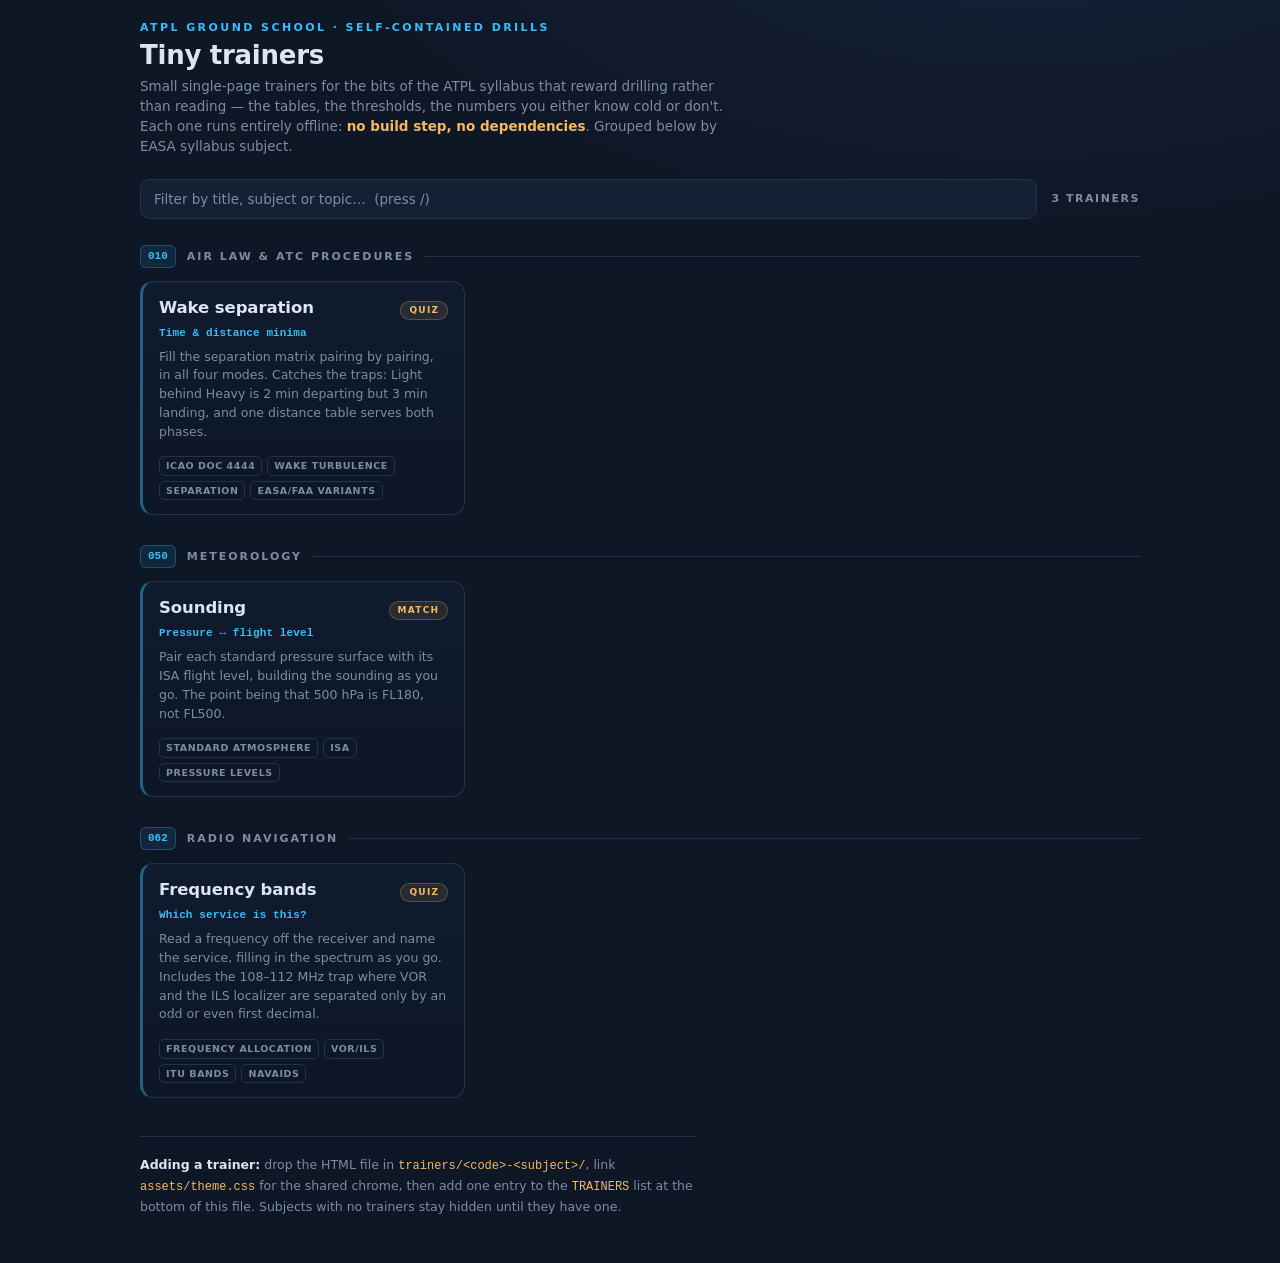
==== commit d6ad08b1: "Add 062 frequency-band classification trainer Given a frequency off a receiver readout, name the ser" ====
--- a/index.html
+++ b/index.html
@@ -126,6 +126,15 @@
       mode:'Match',
       tags:['Standard atmosphere','ISA','Pressure levels'],
     },
+    {
+      subject:'062',
+      title:'Frequency bands',
+      sub:'Which service is this?',
+      href:'trainers/062-radio-navigation/frequency-bands.html',
+      blurb:'Read a frequency off the receiver and name the service, filling in the spectrum as you go. Includes the 108–112 MHz trap where VOR and the ILS localizer are separated only by an odd or even first decimal.',
+      mode:'Quiz',
+      tags:['Frequency allocation','VOR/ILS','ITU bands','Navaids'],
+    },
   ];
 
   const $ = id => document.getElementById(id);
